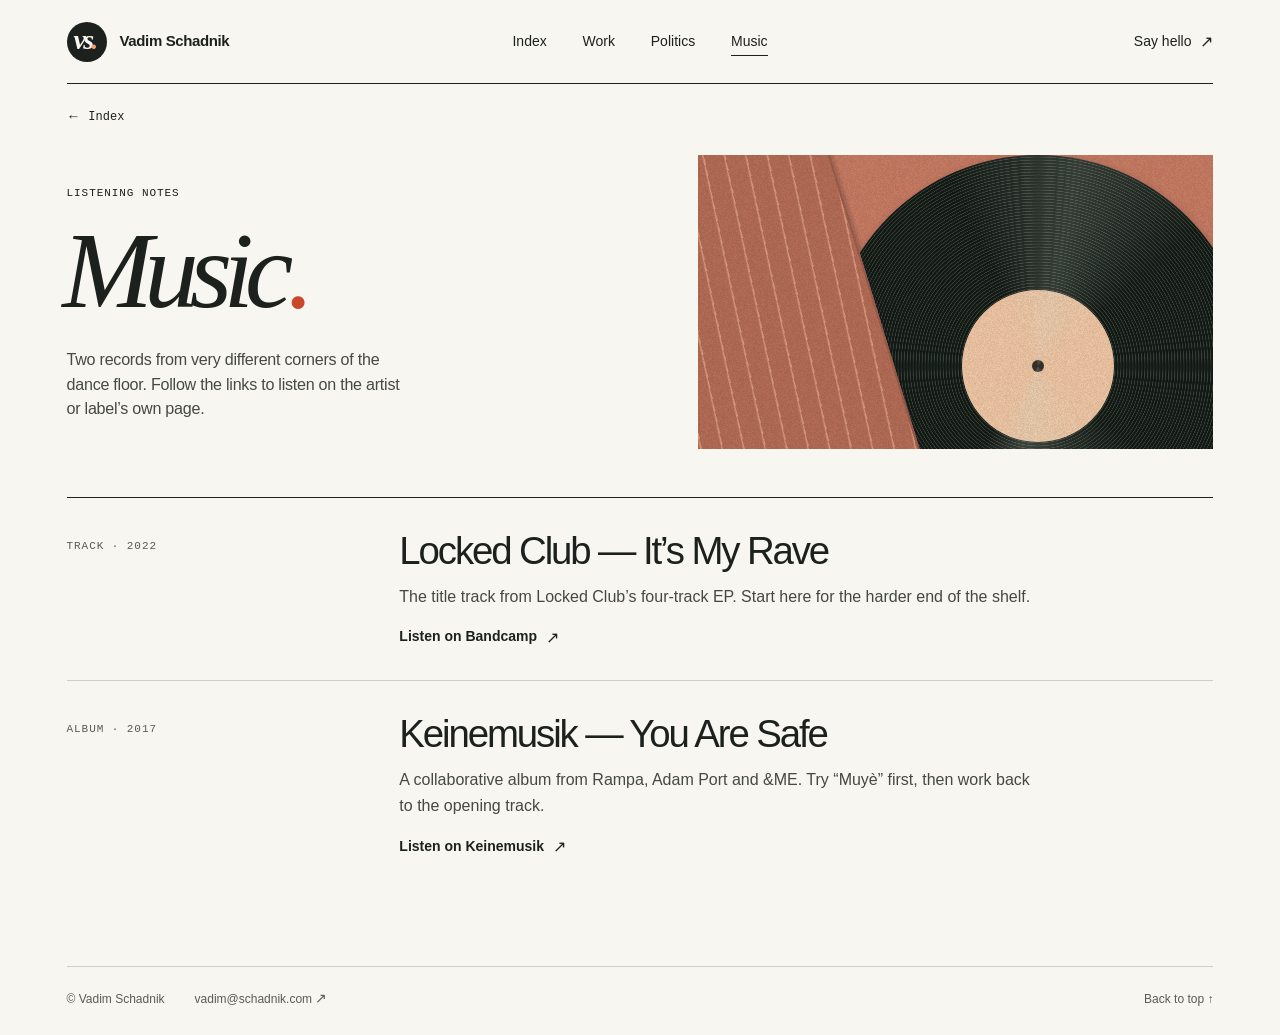
==== music/index.html @ 67c31ab4 "Build a personal index for work, politics and music" ====
<!doctype html>
<html lang="en"><head>
<meta charset="utf-8">
<meta name="viewport" content="width=device-width, initial-scale=1">
<title>Music — Vadim Schadnik</title>
<meta name="description" content="Records, club sounds and a few things worth listening to twice.">
<meta name="referrer" content="no-referrer">
<meta http-equiv="Content-Security-Policy" content="default-src 'none'; img-src 'self'; style-src 'self'; base-uri 'none'; form-action 'none'; object-src 'none'">
<meta name="theme-color" content="#f6f5f0">
<meta property="og:title" content="Music — Vadim Schadnik">
<meta property="og:description" content="Records, club sounds and a few things worth listening to twice.">
<meta property="og:type" content="website">
<link rel="icon" href="../assets/mark.png">
<link rel="stylesheet" href="../assets/site.css"></head>
<body id="top" class="page-music"><a class="skip" href="#main">Skip to content</a>
<div class="shell">
<header><a class="brand" href="../" aria-label="Vadim Schadnik, home"><span class="monogram" aria-hidden="true">vs<i>.</i></span><b>Vadim Schadnik</b></a>
<nav aria-label="Main navigation"><a href="../">Index</a><a href="../work/">Work</a><a href="../politics/">Politics</a><a href="../music/" aria-current="page">Music</a></nav><a class="contact-top" href="mailto:vadim@schadnik.com">Say hello <span class="arr" aria-hidden="true">↗</span></a></header>
<main id="main"><div class="crumb"><a href="../"><span class="arr" aria-hidden="true">←</span> Index</a></div>
<section class="topic-hero"><div><div class="eyebrow">Listening notes</div>
<h1>Music<i class="stop">.</i></h1>
<p>Two records from very different corners of the dance floor. Follow the links to listen on the artist or label’s own page.</p></div><div class="art art-music" aria-hidden="true"><div class="record"><div class="label"><i></i></div></div><div class="sleeve"></div></div></section>
<section class="stories" aria-label="Listening selections">
<article class="story"><div class="eyebrow">Track · 2022</div><div class="row-main">
<h2 class="story-title">Locked Club — It’s My Rave</h2>
<p>The title track from Locked Club’s four-track EP. Start here for the harder end of the shelf.</p><a class="text-link" href="https://lockedclub.bandcamp.com/track/it-s-my-rave">Listen on Bandcamp <span class="arr" aria-hidden="true">↗</span></a></div></article>
<article class="story"><div class="eyebrow">Album · 2017</div><div class="row-main">
<h2 class="story-title">Keinemusik — You Are Safe</h2>
<p>A collaborative album from Rampa, Adam Port and &ME. Try “Muyè” first, then work back to the opening track.</p><a class="text-link" href="https://keinemusik.com/releases/you-are-safe/">Listen on Keinemusik <span class="arr" aria-hidden="true">↗</span></a></div></article></section></main>
<footer><span>© Vadim Schadnik</span><a href="mailto:vadim@schadnik.com">vadim@schadnik.com <span class="arr" aria-hidden="true">↗</span></a><a href="#top">Back to top ↑</a></footer></div></body></html>
---- assets/site.css ----
:root {
  color-scheme: light;
  --paper: #f7f6f1;
  --ink: #1d211e;
  --faint: #585c54;
  --line: #cfcec4;
  --accent: #c8482c;
  --serif: Georgia, "Times New Roman", serif;
  --sans: "Helvetica Neue", Helvetica, Arial, sans-serif;
  --mono: "SFMono-Regular", Consolas, "Liberation Mono", monospace;
}
* { box-sizing: border-box; }
html { scroll-behavior: smooth; scroll-padding-top: 20px; }
body { margin: 0; background: var(--paper); color: var(--ink); font: 16px/1.5 var(--sans); }
::selection { color: #fff; background: #924334; }
a { color: inherit; text-decoration: none; }
a:focus-visible, summary:focus-visible { outline: 3px solid #a93c20; outline-offset: 5px; }
.shell { width: min(1384px, 100%); padding-inline: clamp(24px, 5.2vw, 78px); margin-inline: auto; }
header { min-height: 84px; border-bottom: 1px solid var(--ink); display: grid; align-items: center; grid-template-columns: 1fr auto 1fr; gap: 20px; }
.brand { display: inline-flex; gap: 13px; align-items: center; justify-self: start; white-space: nowrap; }
.brand b { font-size: 15px; font-weight: 600; letter-spacing: -.025em; }
.monogram { display: inline-flex; align-items: baseline; justify-content: center; width: 40px; height: 40px; border-radius: 50%; background: var(--ink); color: var(--paper); font: bold italic 28px/36px var(--serif); letter-spacing: -.1em; padding-right: 4px; }
.monogram i { color: #ff9a70; }
nav { display: flex; align-items: center; gap: clamp(18px, 2.8vw, 44px); font-size: 14px; }
nav a { position: relative; padding-block: 7px; }
nav a::after { position: absolute; content: ""; height: 1px; background: currentColor; left: 0; right: 0; bottom: 3px; transform: scaleX(0); transform-origin: left; transition: transform .18s ease; }
nav a:hover::after, nav a[aria-current]::after { transform: scaleX(1); }
.contact-top { justify-self: end; display: inline-flex; gap: 9px; align-items: center; font-size: 14px; }
.arr { display: inline-block; font: 1.15em/1 Arial, sans-serif; transition: transform .22s ease; }
.contact-top:hover .arr, .text-link:hover .arr { transform: translate(2px, -2px); }
.skip { position: absolute; top: 8px; left: 8px; transform: translateY(-155%); z-index: 20; padding: 8px 14px; background: var(--ink); color: white; }
.skip:focus { transform: none; }
.hero { display: grid; grid-template-columns: 1fr 1.1fr; gap: clamp(35px, 6vw, 92px); align-items: center; padding: clamp(42px, 5.2vw, 80px) 0 clamp(38px, 5vw, 77px); }
.eyebrow, figcaption, .entry-meta { font: 11px/1.5 var(--mono); letter-spacing: .085em; text-transform: uppercase; }
.location { display: flex; gap: 9px; align-items: center; }
.location span { width: 7px; height: 7px; border-radius: 50%; background: var(--accent); }
h1, h2, h3, p, figure { margin: 0; }
.hero h1 { font-family: var(--sans); font-size: clamp(78px, 8.6vw, 128px); line-height: .87; letter-spacing: -.085em; font-weight: 500; margin: 27px 0 24px -.047em; }
.hero h1 em { font: italic 1.04em/.91 var(--serif); letter-spacing: -.085em; }
.stop, .index-head h2 span { color: var(--accent); font-style: normal; }
.hero-copy > p, .topic-hero > div > p { max-width: 39ch; font-size: clamp(16px, 1.26vw, 19px); line-height: 1.5; letter-spacing: -.016em; color: #464a43; }
.button { display: inline-flex; gap: 20px; align-items: center; padding: 12px 19px; margin-top: 23px; border-radius: 50px; background: var(--ink); color: white; font-size: 13px; font-weight: 500; }
.button:hover { background: #3a4039; }
.button:hover .arr { transform: translateY(3px); }
.rail { margin: 0; min-width: 0; }
.rail picture { display: block; position: relative; background: #c0bdb4; }
.rail img { display: block; width: 100%; aspect-ratio: 1.475; height: auto; object-fit: cover; }
figcaption { display: flex; align-items: center; gap: 8px; color: var(--faint); font-size: 9px; margin-top: 10px; }
.fig-end { margin-left: auto; }
.crop-mark { width: 9px; height: 9px; border: 1px solid currentColor; background: linear-gradient(135deg, transparent 46%, currentColor 47% 54%, transparent 55%); }
.index-section { border-top: 1px solid var(--ink); padding-top: 21px; }
.index-head { margin-bottom: 22px; }
.index-head h2 { font-size: clamp(35px, 3.3vw, 48px); line-height: 1.12; font-weight: 500; letter-spacing: -.07em; }
.entries { display: grid; grid-template-columns: repeat(3, minmax(0, 1fr)); gap: clamp(15px, 2.1vw, 32px); }
.entry { display: block; min-width: 0; }
.entry-meta { color: var(--faint); margin-top: 15px; font-size: 10px; }
.entry-title { display: flex; align-items: center; justify-content: space-between; margin: 3px 0 0; font-size: clamp(27px, 2.7vw, 40px); line-height: 1.2; letter-spacing: -.055em; }
.entry-title .arr { font-size: 24px; }
.entry:hover .entry-title .arr { transform: translateX(5px); }
.art { position: relative; overflow: hidden; isolation: isolate; aspect-ratio: 1.85; }
.art::after { content: ""; position: absolute; inset: 0; z-index: 8; pointer-events: none; opacity: .14; background-image: url("grain.png"); mix-blend-mode: multiply; }
.art-work { background: #a9b5a0; }
.grid-sheet { position: absolute; inset: 0; background: repeating-linear-gradient(0deg, transparent 0 15px, #36473530 15px 16px),repeating-linear-gradient(90deg, transparent 0 15px, #36473530 15px 16px); }
.iso { position: absolute; inset: 0; }
.left-face { clip-path: polygon(27% 44%,50% 24%,50% 93%,27% 72%); background: repeating-linear-gradient(0deg,#2c3b2e 0 2px,transparent 2px 6px),#667d64; }
.right-face { clip-path: polygon(50% 53%,75% 31%,75% 71%,50% 93%); background: repeating-linear-gradient(90deg,#2f4032 0 2px,transparent 2px 6px),#91a18b; }
.top-face { clip-path: polygon(27% 44%,52% 22%,75% 31%,50% 53%); background: repeating-linear-gradient(155deg,#334737 0 1px,transparent 1px 5px),#bccaaf; }
.art-cross { position:absolute; width: 10px; height: 10px; top: 14%; right: 9%; background: linear-gradient(90deg,transparent 45%,#485b49 45% 55%,transparent 55%),linear-gradient(transparent 45%,#485b49 45% 55%,transparent 55%); }
.art-politics { background: #acbacc; }
.sheaf { position: absolute; width: 48%; height: 88%; left: 29%; top: 17%; border: 1px solid #37465988; background: #eae8de; transform: rotate(-15deg); box-shadow: 1px 2px 3px #34405238; }
.sheet-back { transform: translate(-11%,6%) rotate(-24deg); background: #737e8b; }
.sheet-mid { transform: translate(-4%,3%) rotate(-19deg); background: #c9c8bd; }
.sheet-front { background: #f3efe3; }
.sheet-front i,.sheet-front b,.sheet-front em,.sheet-front small { position: absolute; left: 10%; right: 10%; }
.sheet-front i { top: 13%; height: 4%; background: #293d51; }
.sheet-front b { top: 23%; height: 17%; background: repeating-linear-gradient(0deg,#35495a 0 2px,transparent 2px 4px); }
.sheet-front em { top: 47%; width: 34%; height: 35%; background: #78889a; }
.sheet-front small { top: 47%; left: 49%; height: 34%; background:repeating-linear-gradient(0deg,#54616c 0 1px,transparent 1px 4px); }
.art-music { background: #c77b63; }
.record { position:absolute; width: 82%; aspect-ratio: 1; border-radius: 50%; top: 0%; left: 25%; background: repeating-radial-gradient(circle,#111915 0px 1.4px,#394139 1.7px 2.15px,#182019 2.4px 3px); box-shadow: 1px 4px 8px #2b261b66; }
.record::after { content:""; position:absolute; inset:0; border-radius:50%; background: conic-gradient(from -25deg,transparent 0deg,#d9e2d12e 36deg,transparent 74deg,transparent 155deg,#dae2ce38 215deg,transparent 240deg); }
.label { position:absolute; inset:32%; border-radius:50%; background:#efc6a4; display:grid; place-items:center; }
.label i { border-radius:50%; width:8%; height:8%; background:#34312b; }
.sleeve { position:absolute; left:-21%; top:-25%; width:55%; height:160%; transform: rotate(-17deg); border-right: 2px solid #9a5d4c; background: repeating-linear-gradient(95deg,transparent 0 19px,#dc9b7f 20px 21px),#b46c56; box-shadow: 3px 1px 3px #2223; }
footer { margin-top: clamp(40px,6vw,88px); border-top: 1px solid var(--line); padding: 23px 0 27px; display:flex; flex-wrap:wrap; align-items:center; gap:16px 30px; color:var(--faint); font-size:12px; }
footer a:last-child { margin-left:auto; }
footer a:hover,.text-link:hover,.crumb a:hover { text-decoration:underline; text-underline-offset:4px; }
.crumb { margin: 26px 0 18px; font: 12px var(--mono); }
.crumb a { display:inline-flex; gap:8px; align-items:center; }
.topic-hero { display:grid; grid-template-columns:1fr .95fr; align-items:center; gap:clamp(35px,7vw,110px); padding: 12px 0 48px; }
.topic-hero h1 { font: italic clamp(68px,8.5vw,122px)/1.07 var(--serif); letter-spacing:-.08em; margin: 12px 0 18px -.04em; }
.topic-hero .art { aspect-ratio:1.75; }
.stories, .essay { border-top: 1px solid var(--ink); }
.story,.essay { display:grid; grid-template-columns: minmax(160px,.55fr) 1.45fr; gap:24px; padding:32px 0; }
.story + .story { border-top:1px solid var(--line); }
.story .eyebrow,.essay .eyebrow { margin-top:8px; color:var(--faint); }
.row-main,.essay article { max-width:72ch; }
.story .story-title,.essay h2 { font-weight:500; line-height:1.08; letter-spacing:-.055em; font-size:clamp(27px,3vw,45px); margin-bottom:12px; }
.story p { color:#454940; line-height:1.65; }
.essay article p { font: clamp(18px,1.65vw,23px)/1.56 var(--serif); margin:18px 0; }
details,.text-link { margin-top:16px; }
summary,.text-link { display:inline-flex; align-items:center; gap:9px; font-size:14px; font-weight:600; cursor:pointer; }
summary { list-style:none; }
summary::-webkit-details-marker { display:none; }
summary span::after { content:"+"; display:inline-block; }
details[open] summary span::after { content:"−"; }
.expanded { border-left:2px solid #a9b5a0; padding-left:14px; margin-top:12px; }
@media (max-width: 800px) {
  header { gap:12px; min-height:72px; }
  .hero { gap:26px; grid-template-columns:1fr 1fr; }
  .hero h1 { font-size:clamp(66px,9vw,85px); }
  .hero-copy > p { font-size:16px; }
  .rail img { aspect-ratio:1.12; }
}
@media (max-width: 630px) {
  .shell { padding-inline:21px; }
  header { grid-template-columns:1fr auto; padding:14px 0 9px; gap:8px 12px; }
  .monogram { width:34px; height:34px; font-size:24px; line-height:31px; }
  nav { grid-row:2; grid-column:1/-1; justify-content:space-between; gap:15px; }
  .contact-top { grid-column:2; grid-row:1; font-size:13px; }
  .hero,.topic-hero { grid-template-columns:1fr; gap:25px; padding:34px 0 28px; }
  .hero h1 { font-size:clamp(74px,17vw,100px); margin:19px 0 17px; }
  .hero-copy > p,.topic-hero > div > p { max-width:39ch; }
  .button { margin-top:17px; padding:11px 17px; }
  .rail img { aspect-ratio:1.75; }
  .entries { grid-template-columns:1fr; gap:23px; }
  .art { aspect-ratio:2.1; }
  .index-head { margin-bottom:15px; }
  .entry-meta { margin-top:9px; }
  .entry-title { font-size:31px; }
  footer { gap:9px 18px; }
  footer a:last-child { margin-left:0; }
  .crumb { margin:18px 0 0; }
  .topic-hero { padding-top:25px; }
  .topic-hero h1 { margin-top:6px; }
  .topic-hero .art { aspect-ratio:2.1; }
  .story,.essay { grid-template-columns:1fr; gap:12px; padding:22px 0; }
  .story .eyebrow,.essay .eyebrow { margin:0; }
}
@media (prefers-reduced-motion: reduce) {
  html { scroll-behavior:auto; }
  *, *::before, *::after { transition:none !important; }
}
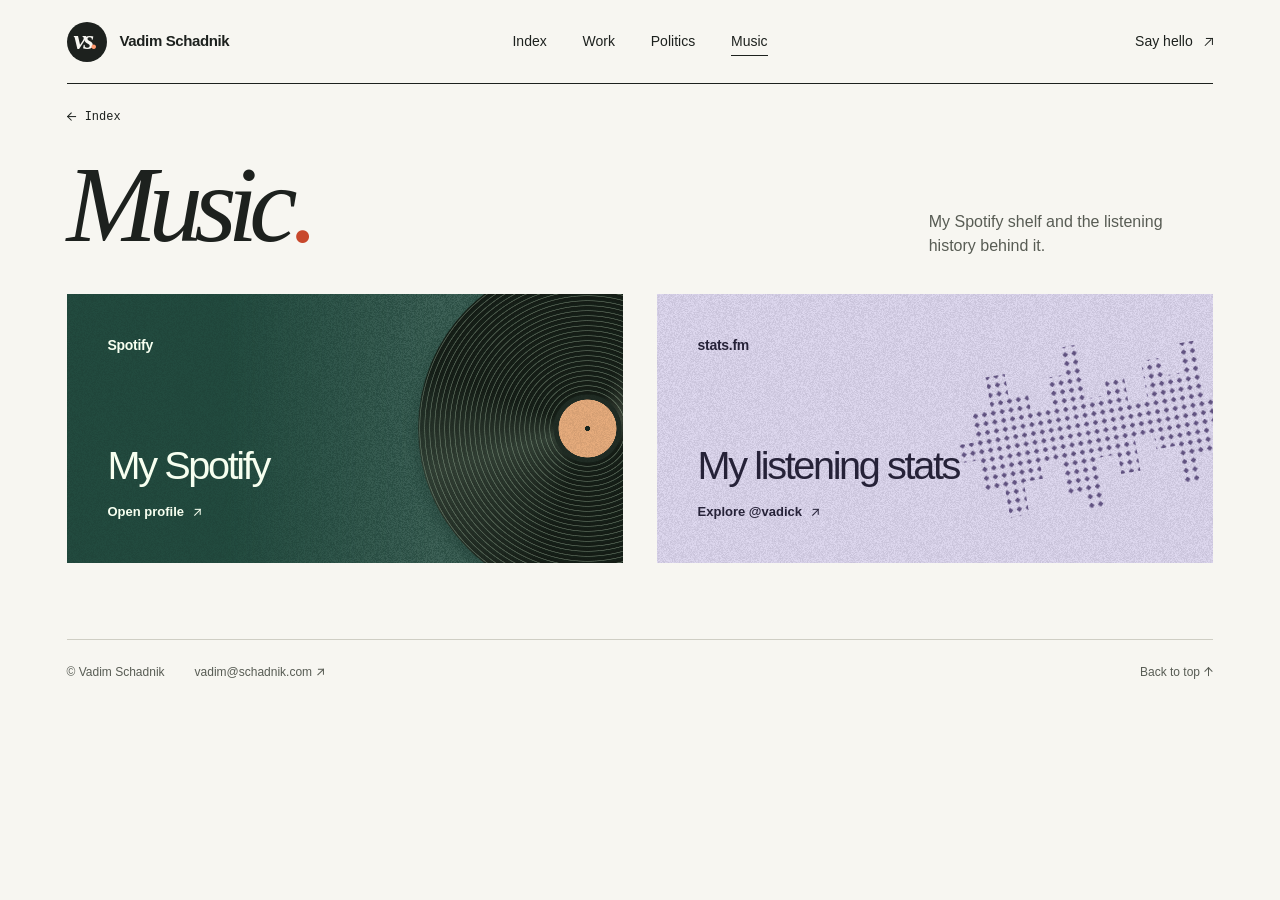
==== commit 952abfa5: "Feature the Berlin train, election-night video and personal profiles" ====
--- a/music/index.html
+++ b/music/index.html
@@ -3,28 +3,29 @@
 <meta charset="utf-8">
 <meta name="viewport" content="width=device-width, initial-scale=1">
 <title>Music — Vadim Schadnik</title>
-<meta name="description" content="Records, club sounds and a few things worth listening to twice.">
+<meta name="description" content="Vadim’s Spotify and stats.fm profiles.">
 <meta name="referrer" content="no-referrer">
 <meta http-equiv="Content-Security-Policy" content="default-src 'none'; img-src 'self'; style-src 'self'; base-uri 'none'; form-action 'none'; object-src 'none'">
 <meta name="theme-color" content="#f6f5f0">
 <meta property="og:title" content="Music — Vadim Schadnik">
-<meta property="og:description" content="Records, club sounds and a few things worth listening to twice.">
+<meta property="og:description" content="Vadim’s Spotify and stats.fm profiles.">
 <meta property="og:type" content="website">
 <link rel="icon" href="../assets/mark.png">
 <link rel="stylesheet" href="../assets/site.css"></head>
 <body id="top" class="page-music"><a class="skip" href="#main">Skip to content</a>
 <div class="shell">
 <header><a class="brand" href="../" aria-label="Vadim Schadnik, home"><span class="monogram" aria-hidden="true">vs<i>.</i></span><b>Vadim Schadnik</b></a>
-<nav aria-label="Main navigation"><a href="../">Index</a><a href="../work/">Work</a><a href="../politics/">Politics</a><a href="../music/" aria-current="page">Music</a></nav><a class="contact-top" href="mailto:vadim@schadnik.com">Say hello <span class="arr" aria-hidden="true">↗</span></a></header>
-<main id="main"><div class="crumb"><a href="../"><span class="arr" aria-hidden="true">←</span> Index</a></div>
-<section class="topic-hero"><div><div class="eyebrow">Listening notes</div>
-<h1>Music<i class="stop">.</i></h1>
-<p>Two records from very different corners of the dance floor. Follow the links to listen on the artist or label’s own page.</p></div><div class="art art-music" aria-hidden="true"><div class="record"><div class="label"><i></i></div></div><div class="sleeve"></div></div></section>
-<section class="stories" aria-label="Listening selections">
-<article class="story"><div class="eyebrow">Track · 2022</div><div class="row-main">
-<h2 class="story-title">Locked Club — It’s My Rave</h2>
-<p>The title track from Locked Club’s four-track EP. Start here for the harder end of the shelf.</p><a class="text-link" href="https://lockedclub.bandcamp.com/track/it-s-my-rave">Listen on Bandcamp <span class="arr" aria-hidden="true">↗</span></a></div></article>
-<article class="story"><div class="eyebrow">Album · 2017</div><div class="row-main">
-<h2 class="story-title">Keinemusik — You Are Safe</h2>
-<p>A collaborative album from Rampa, Adam Port and &ME. Try “Muyè” first, then work back to the opening track.</p><a class="text-link" href="https://keinemusik.com/releases/you-are-safe/">Listen on Keinemusik <span class="arr" aria-hidden="true">↗</span></a></div></article></section></main>
-<footer><span>© Vadim Schadnik</span><a href="mailto:vadim@schadnik.com">vadim@schadnik.com <span class="arr" aria-hidden="true">↗</span></a><a href="#top">Back to top ↑</a></footer></div></body></html>+<nav aria-label="Main navigation"><a href="../">Index</a><a href="../work/">Work</a><a href="../politics/">Politics</a><a href="../music/" aria-current="page">Music</a></nav><a class="contact-top" href="mailto:vadim@schadnik.com">Say hello <span class="arr arrow-ne" aria-hidden="true"></span></a></header>
+<main id="main">
+<div class="crumb"><a href="../"><span class="arr arrow-west" aria-hidden="true"></span> Index</a></div><div class="section-intro"><h1>Music<i class="stop">.</i></h1><p>My Spotify shelf and the listening history behind it.</p></div><section class="profile-pair" aria-label="My music profiles">
+<a class="profile profile-spotify" href="https://open.spotify.com/user/kawa777aue">
+  <span class="profile-art" aria-hidden="true"><i class="pressing"></i><i class="sleeve-strip"></i></span>
+  <span class="profile-info"><span class="profile-service">Spotify</span><strong>My Spotify</strong><span class="profile-action">Open profile <span class="arr arrow-ne" aria-hidden="true"></span></span></span>
+</a>
+<a class="profile profile-statsfm" href="https://stats.fm/vadick">
+  <span class="profile-art" aria-hidden="true"><i class="meter"></i></span>
+  <span class="profile-info"><span class="profile-service">stats.fm</span><strong>My listening stats</strong><span class="profile-action">Explore @vadick <span class="arr arrow-ne" aria-hidden="true"></span></span></span>
+</a>
+</section>
+</main>
+<footer><span>© Vadim Schadnik</span><a href="mailto:vadim@schadnik.com">vadim@schadnik.com <span class="arr arrow-ne" aria-hidden="true"></span></a><a href="#top">Back to top <span class="arr arrow-up" aria-hidden="true"></span></a></footer></div></body></html>
--- a/assets/site.css
+++ b/assets/site.css
@@ -26,28 +26,33 @@
 nav a::after { position: absolute; content: ""; height: 1px; background: currentColor; left: 0; right: 0; bottom: 3px; transform: scaleX(0); transform-origin: left; transition: transform .18s ease; }
 nav a:hover::after, nav a[aria-current]::after { transform: scaleX(1); }
 .contact-top { justify-self: end; display: inline-flex; gap: 9px; align-items: center; font-size: 14px; }
-.arr { display: inline-block; font: 1.15em/1 Arial, sans-serif; transition: transform .22s ease; }
+.arr { display: inline-block; width: .84em; height: .84em; position: relative; vertical-align: -.04em; transition: transform .22s ease; }
+.arr::before, .arr::after { content: ""; position: absolute; }
+.arr::before { width: 78%; left: 9%; top: 50%; border-top: 1.5px solid currentColor; }
+.arr::after { width: 47%; height: 47%; right: 12%; top: 50%; border-top: 1.5px solid currentColor; border-right: 1.5px solid currentColor; transform: translateY(-45%) rotate(45deg); }
+.arrow-ne { rotate: -45deg; }
+.arrow-west { rotate: 180deg; }
+.arrow-up { rotate: -90deg; }
 .contact-top:hover .arr, .text-link:hover .arr { transform: translate(2px, -2px); }
 .skip { position: absolute; top: 8px; left: 8px; transform: translateY(-155%); z-index: 20; padding: 8px 14px; background: var(--ink); color: white; }
 .skip:focus { transform: none; }
-.hero { display: grid; grid-template-columns: 1fr 1.1fr; gap: clamp(35px, 6vw, 92px); align-items: center; padding: clamp(42px, 5.2vw, 80px) 0 clamp(38px, 5vw, 77px); }
-.eyebrow, figcaption, .entry-meta { font: 11px/1.5 var(--mono); letter-spacing: .085em; text-transform: uppercase; }
-.location { display: flex; gap: 9px; align-items: center; }
-.location span { width: 7px; height: 7px; border-radius: 50%; background: var(--accent); }
+
+.eyebrow, .entry-meta { font: 11px/1.5 var(--mono); letter-spacing: .085em; text-transform: uppercase; }
+
+
 h1, h2, h3, p, figure { margin: 0; }
-.hero h1 { font-family: var(--sans); font-size: clamp(78px, 8.6vw, 128px); line-height: .87; letter-spacing: -.085em; font-weight: 500; margin: 27px 0 24px -.047em; }
-.hero h1 em { font: italic 1.04em/.91 var(--serif); letter-spacing: -.085em; }
+
+
 .stop, .index-head h2 span { color: var(--accent); font-style: normal; }
-.hero-copy > p, .topic-hero > div > p { max-width: 39ch; font-size: clamp(16px, 1.26vw, 19px); line-height: 1.5; letter-spacing: -.016em; color: #464a43; }
-.button { display: inline-flex; gap: 20px; align-items: center; padding: 12px 19px; margin-top: 23px; border-radius: 50px; background: var(--ink); color: white; font-size: 13px; font-weight: 500; }
-.button:hover { background: #3a4039; }
-.button:hover .arr { transform: translateY(3px); }
-.rail { margin: 0; min-width: 0; }
-.rail picture { display: block; position: relative; background: #c0bdb4; }
-.rail img { display: block; width: 100%; aspect-ratio: 1.475; height: auto; object-fit: cover; }
-figcaption { display: flex; align-items: center; gap: 8px; color: var(--faint); font-size: 9px; margin-top: 10px; }
-.fig-end { margin-left: auto; }
-.crop-mark { width: 9px; height: 9px; border: 1px solid currentColor; background: linear-gradient(135deg, transparent 46%, currentColor 47% 54%, transparent 55%); }
+.topic-hero > div > p { max-width: 39ch; font-size: clamp(16px, 1.26vw, 19px); line-height: 1.5; letter-spacing: -.016em; color: #464a43; }
+
+
+
+
+
+
+
+
 .index-section { border-top: 1px solid var(--ink); padding-top: 21px; }
 .index-head { margin-bottom: 22px; }
 .index-head h2 { font-size: clamp(35px, 3.3vw, 48px); line-height: 1.12; font-weight: 500; letter-spacing: -.07em; }
@@ -107,10 +112,10 @@
 .expanded { border-left:2px solid #a9b5a0; padding-left:14px; margin-top:12px; }
 @media (max-width: 800px) {
   header { gap:12px; min-height:72px; }
-  .hero { gap:26px; grid-template-columns:1fr 1fr; }
-  .hero h1 { font-size:clamp(66px,9vw,85px); }
-  .hero-copy > p { font-size:16px; }
-  .rail img { aspect-ratio:1.12; }
+
+
+
+
 }
 @media (max-width: 630px) {
   .shell { padding-inline:21px; }
@@ -118,11 +123,11 @@
   .monogram { width:34px; height:34px; font-size:24px; line-height:31px; }
   nav { grid-row:2; grid-column:1/-1; justify-content:space-between; gap:15px; }
   .contact-top { grid-column:2; grid-row:1; font-size:13px; }
-  .hero,.topic-hero { grid-template-columns:1fr; gap:25px; padding:34px 0 28px; }
-  .hero h1 { font-size:clamp(74px,17vw,100px); margin:19px 0 17px; }
-  .hero-copy > p,.topic-hero > div > p { max-width:39ch; }
-  .button { margin-top:17px; padding:11px 17px; }
-  .rail img { aspect-ratio:1.75; }
+  .topic-hero { grid-template-columns:1fr; gap:25px; padding:34px 0 28px; }
+
+  .topic-hero > div > p { max-width:39ch; }
+
+
   .entries { grid-template-columns:1fr; gap:23px; }
   .art { aspect-ratio:2.1; }
   .index-head { margin-bottom:15px; }
@@ -141,3 +146,99 @@
   html { scroll-behavior:auto; }
   *, *::before, *::after { transition:none !important; }
 }
+
+/* The station photograph and the masthead share one full-width frame. */
+.cover {
+  display: grid;
+  align-items: end;
+  position: relative;
+  isolation: isolate;
+  overflow: hidden;
+  height: clamp(360px, 42vw, 580px);
+  margin-top: clamp(16px, 2.2vw, 32px);
+  color: #fffdf5;
+  background: #30322f;
+}
+.cover img, .cover::after { position: absolute; inset: 0; width: 100%; height: 100%; }
+.cover img { z-index: -2; object-fit: cover; object-position: 52% 43%; }
+.cover::after { content: ""; z-index: -1; background: linear-gradient(0deg,#121511ba, #16191515 53%, transparent 76%); }
+.cover h1 { padding: .23em .28em .14em; color: rgb(255 254 246 / 94%); font: 500 clamp(68px, 9.8vw, 146px)/1.08 var(--sans); letter-spacing: -.08em; }
+.cover h1 em { font: italic 1.03em/1 var(--serif); letter-spacing: -.08em; }
+.cover h1 i { font-style: normal; color: #ff9070; }
+.cover-intro { display: flex; justify-content: space-between; align-items: center; gap: 20px; padding: 21px 0 28px; }
+.cover-intro p { max-width: 62ch; font-size: clamp(16px, 1.3vw, 20px); letter-spacing: -.023em; }
+.highlight-link, .film-credit a { display: inline-flex; gap: 9px; align-items: center; font-weight: 600; font-size: 13px; }
+.highlight-link { white-space: nowrap; border-bottom: 1px solid var(--ink); padding-block: 4px; }
+.highlight-link:hover .arr, .profile:hover .arr { transform: translate(2px, -2px); }
+.section-intro { display: flex; justify-content: space-between; align-items: end; gap: 24px; padding: 0 0 28px; }
+.section-intro h1 { font: italic clamp(68px, 8.5vw, 122px)/1.12 var(--serif); letter-spacing: -.08em; }
+.section-intro p { max-width: 32ch; color: var(--faint); padding-bottom: 8px; }
+.profile-pair { display: grid; grid-template-columns: repeat(2, minmax(0, 1fr)); gap: clamp(16px, 2.6vw, 40px); }
+.profile { position: relative; display: block; min-width: 0; isolation: isolate; overflow: hidden; }
+.profile-info { display: flex; flex-direction: column; align-items: start; padding: clamp(22px, 3.2vw, 42px); position: relative; min-height: clamp(228px, 21vw, 320px); }
+.profile-service { font: 600 14px/1.5 var(--sans); letter-spacing: -.02em; }
+.profile-info strong { max-width: 63%; margin-block: auto 16px; font: 500 clamp(28px, 3.1vw, 46px)/1.06 var(--sans); letter-spacing: -.06em; }
+.profile-action { display: inline-flex; align-items: center; gap: 8px; font-size: 13px; font-weight: 600; }
+.profile-art { z-index: -1; position: absolute; inset: 0; overflow: hidden; }
+.profile-art::after { content: ""; position: absolute; inset: 0; opacity: .14; background: url("grain.png"); mix-blend-mode: multiply; }
+.profile-art > i { position: absolute; pointer-events: none; }
+.film-poster:focus-visible { outline-offset: -5px; }
+.profile:hover .profile-action, .film-credit a:hover { text-decoration: underline; text-underline-offset: 4px; }
+.profile-spotify { color: #f7fff0; background: #224b3f; }
+.pressing {
+  right: -24%; top: -13%; height: 126%; aspect-ratio: 1; border-radius: 50%;
+  background: radial-gradient(circle,#17251e 1%,#e8ad7d 1.2% 12%,#202c24 12.2% 14%,transparent 14.3%),
+              conic-gradient(from 25deg,transparent,#e4efce33 50deg,transparent 95deg 175deg,#91af973b 230deg,transparent 265deg),
+              repeating-radial-gradient(circle,#151d16 0 2px,#4a584a 2.5px 3px,#152018 3.5px 5px);
+  box-shadow: -5px 6px 12px #112c2440;
+}
+.sleeve-strip { left: 0; bottom: 0; right: 33%; height: 100%; background: linear-gradient(90deg, #224b3f 42%, #224b3f00); }
+.profile-statsfm { background: #dad3ee; color: #262238; }
+.meter {
+  right: -4%; top: 16%; width: 50%; height: 68%; transform: rotate(-10deg);
+  background: radial-gradient(circle, #655686 32%, transparent 37%) 0 0/9px 9px;
+  clip-path: polygon(0 46%,7% 46%,7% 30%,14% 30%,14% 12%,21% 12%,21% 24%,28% 24%,28% 34%,35% 34%,35% 18%,42% 18%,42% 3%,49% 3%,49% 33%,56% 33%,56% 24%,63% 24%,63% 40%,70% 40%,70% 18%,77% 18%,77% 28%,84% 28%,84% 12%,91% 12%,91% 44%,100% 44%,100% 60%,91% 60%,91% 73%,84% 73%,84% 88%,77% 88%,77% 67%,70% 67%,70% 58%,63% 58%,63% 77%,56% 77%,56% 66%,49% 66%,49% 94%,42% 94%,42% 83%,35% 83%,35% 64%,28% 64%,28% 72%,21% 72%,21% 90%,14% 90%,14% 74%,7% 74%,7% 56%,0 56%);
+}
+.profile-linkedin { background: #d3e2e8; color: #172f3b; }
+.business-card { width: 42%; aspect-ratio: 1.58; left: 66%; top: 17%; transform: rotate(-16deg); border: 1px solid #7998a8; background: #afc7d1; }
+.business-card.front { margin: 8% 0 0 -7%; padding-left: 6%; display: flex; align-items: center; font: italic bold clamp(35px, 5vw, 76px)/1 var(--serif); letter-spacing: -.11em; color: #2a4351; box-shadow: 0 4px 8px #2c435129; background: #eef0e7; }
+.film { border-top: 1px solid var(--ink); padding-top: 14px; scroll-margin-top: 16px; }
+.film-stage { position: relative; aspect-ratio: 16/9; overflow: hidden; background: #202630; }
+.film-stage iframe, .film-poster { width: 100%; height: 100%; display: block; border: 0; }
+.film-poster { position: relative; isolation: isolate; overflow: hidden; background: linear-gradient(125deg,#22293b,#25354d 62%,#233246); color: #f5efe5; }
+.film-poster::before { content: ""; position: absolute; inset: -10%; z-index: -1; background: repeating-radial-gradient(ellipse at 91% 22%, transparent 0 8px, #b0bec837 8px 9px, transparent 9px 18px); transform: rotate(-6deg); }
+.poster-top { position: absolute; top: 9%; left: 5.5%; right: 5.5%; display: flex; align-items: center; gap: 15px; font: 12px/1 var(--mono); letter-spacing: .12em; text-transform: uppercase; }
+.poster-top i { flex: 1; height: 1px; background: #d5dad366; }
+.poster-name { position: absolute; left: 5.1%; top: 50%; transform: translateY(-53%); font: italic clamp(93px,16vw,238px)/1 var(--serif); letter-spacing: -.075em; }
+.play-chip { position: absolute; bottom: 8%; left: 5.5%; display: inline-flex; gap: 9px; align-items: center; padding: 11px 17px; border-radius: 40px; background: #f3a185; color: #27231f; font: 600 14px/1.3 var(--sans); }
+.play-chip i { border-left: 8px solid currentColor; border-top: 5px solid transparent; border-bottom: 5px solid transparent; }
+.film-poster:hover .play-chip { background: #ffc0a8; }
+.film-credit { display: flex; align-items: flex-start; justify-content: space-between; gap: 20px; padding: 18px 0; }
+.film-credit h2 { font: 500 clamp(23px, 2.7vw, 40px)/1.13 var(--sans); letter-spacing: -.045em; max-width: 34ch; text-wrap: balance; }
+.film-credit a { flex-shrink: 0; margin-top: 4px; }
+.substack-row { padding: 12px 0 34px; }
+.profile-substack { background: #efc5a5; color: #422b22; }
+.profile-substack .profile-info { min-height: 200px; }
+.paper-leaf { width: 36%; height: 135%; top: -10%; right: 1%; transform: rotate(-13deg); background: repeating-linear-gradient(0deg,#f6e8d8 0 6px,#b56c572b 7px 8px),#f6e8d8; box-shadow: -6px 6px #b7856999; }
+.paper-type { top: 50%; right: 8%; transform: translateY(-49%) rotate(-13deg); font: italic clamp(70px,12vw,165px)/1 var(--serif); color: #884e39; letter-spacing: -.1em; }
+@media (max-width: 760px) {
+  .cover-intro, .section-intro { align-items: flex-start; flex-direction: column; gap: 12px; }
+  .cover-intro p { max-width: 51ch; }
+  .section-intro > p { max-width: 49ch; padding: 0; }
+  .section-intro { gap: 6px; padding-block: 7px 23px; }
+  .profile-info { min-height: 220px; }
+}
+@media (max-width: 630px) {
+  .cover { height: clamp(345px, 86vw, 450px); }
+  .cover img { object-position: 53% 45%; }
+  .cover h1 { padding: 0 14px 14px; font-size: clamp(62px, 14.9vw, 94px); line-height: .96; }
+  .cover h1 em { display: inline-block; }
+  .cover-intro { padding: 15px 0 22px; }
+  .highlight-link { white-space: normal; }
+  .profile-pair { grid-template-columns: 1fr; }
+  .film-credit { flex-direction: column; gap: 8px; }
+  .poster-name { font-size: clamp(62px, 16.5vw, 102px); }
+  .poster-top { font-size: 9px; }
+  .play-chip { font-size: 12px; padding: 8px 13px; }
+  .profile-substack .profile-info { min-height: 184px; }
+}
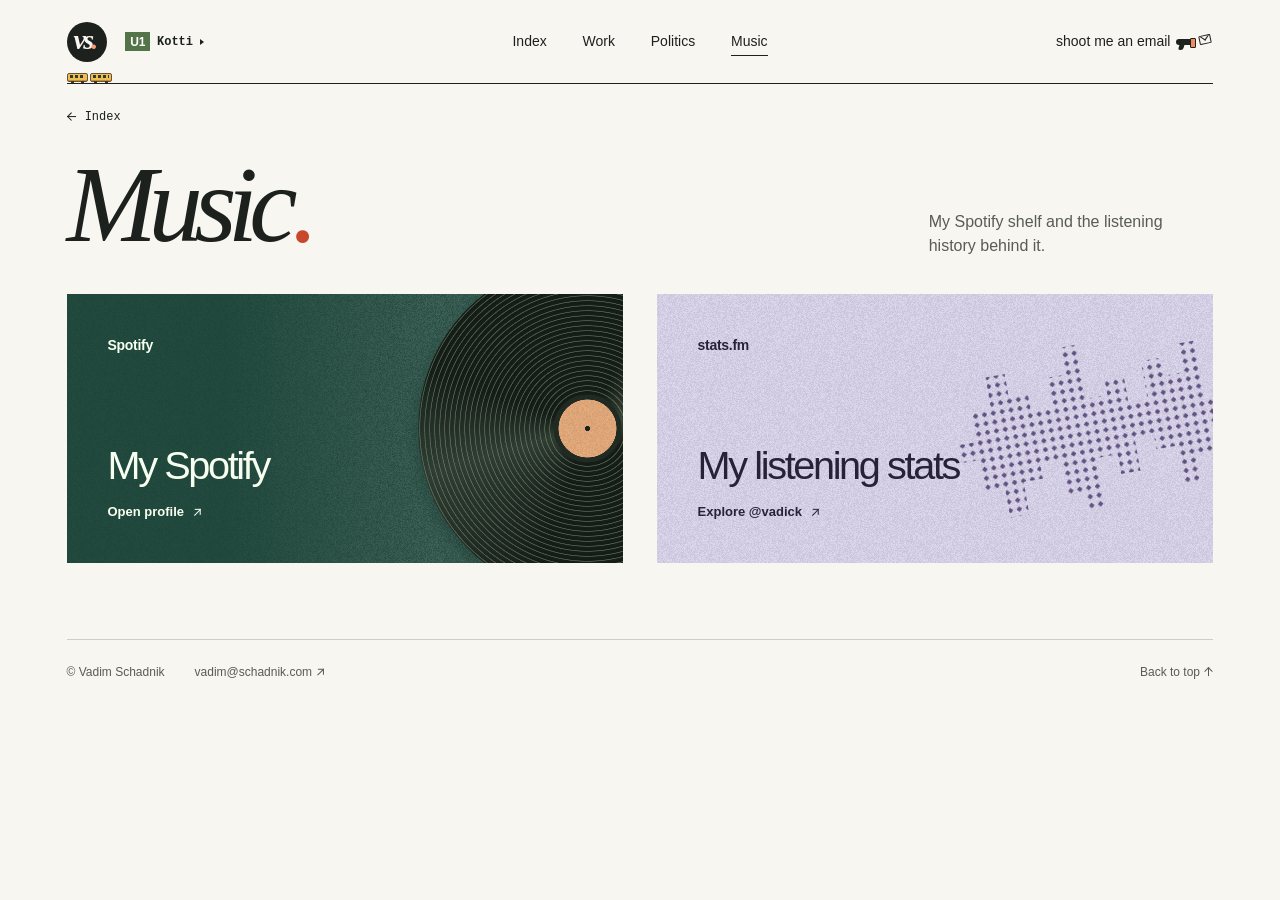
==== commit bbc22849: "Add the interactive Kreuzberg U1 header and simplify the homepage name" ====
--- a/music/index.html
+++ b/music/index.html
@@ -5,17 +5,25 @@
 <title>Music — Vadim Schadnik</title>
 <meta name="description" content="Vadim’s Spotify and stats.fm profiles.">
 <meta name="referrer" content="no-referrer">
-<meta http-equiv="Content-Security-Policy" content="default-src 'none'; img-src 'self'; style-src 'self'; base-uri 'none'; form-action 'none'; object-src 'none'">
+<meta http-equiv="Content-Security-Policy" content="default-src 'none'; img-src 'self'; style-src 'self'; base-uri 'none'; form-action 'none'; object-src 'none'; script-src 'self'">
 <meta name="theme-color" content="#f6f5f0">
 <meta property="og:title" content="Music — Vadim Schadnik">
 <meta property="og:description" content="Vadim’s Spotify and stats.fm profiles.">
 <meta property="og:type" content="website">
 <link rel="icon" href="../assets/mark.png">
-<link rel="stylesheet" href="../assets/site.css"></head>
+<link rel="stylesheet" href="../assets/site.css"><script src="../assets/station.js" defer></script>
+</head>
 <body id="top" class="page-music"><a class="skip" href="#main">Skip to content</a>
 <div class="shell">
-<header><a class="brand" href="../" aria-label="Vadim Schadnik, home"><span class="monogram" aria-hidden="true">vs<i>.</i></span><b>Vadim Schadnik</b></a>
-<nav aria-label="Main navigation"><a href="../">Index</a><a href="../work/">Work</a><a href="../politics/">Politics</a><a href="../music/" aria-current="page">Music</a></nav><a class="contact-top" href="mailto:vadim@schadnik.com">Say hello <span class="arr arrow-ne" aria-hidden="true"></span></a></header>
+<header><div class="brand-group"><a class="brand" href="../" aria-label="Vadim Schadnik, home"><span class="monogram" aria-hidden="true">vs<i>.</i></span></a>
+  <button class="station-switch" type="button" aria-label="Kottbusser Tor. Send the U1 to Görlitzer Bahnhof" title="Send the U1 to Görlitzer Bahnhof" hidden>
+    <span class="line-number" aria-hidden="true">U1</span>
+    <span class="station-name" aria-hidden="true">Kotti</span>
+    <span class="station-direction" aria-hidden="true"></span>
+  </button>
+</div>
+<nav aria-label="Main navigation"><a href="../">Index</a><a href="../work/">Work</a><a href="../politics/">Politics</a><a href="../music/" aria-current="page">Music</a></nav><a class="contact-top" href="mailto:vadim@schadnik.com">shoot me an email <span class="mail-animation" aria-hidden="true"><i class="mail-launcher"></i><i class="mail-envelope"></i></span></a>
+<div class="rail" aria-hidden="true"><div class="train"><i></i><i></i></div></div></header>
 <main id="main">
 <div class="crumb"><a href="../"><span class="arr arrow-west" aria-hidden="true"></span> Index</a></div><div class="section-intro"><h1>Music<i class="stop">.</i></h1><p>My Spotify shelf and the listening history behind it.</p></div><section class="profile-pair" aria-label="My music profiles">
 <a class="profile profile-spotify" href="https://open.spotify.com/user/kawa777aue">
--- a/assets/site.css
+++ b/assets/site.css
@@ -18,7 +18,6 @@
 .shell { width: min(1384px, 100%); padding-inline: clamp(24px, 5.2vw, 78px); margin-inline: auto; }
 header { min-height: 84px; border-bottom: 1px solid var(--ink); display: grid; align-items: center; grid-template-columns: 1fr auto 1fr; gap: 20px; }
 .brand { display: inline-flex; gap: 13px; align-items: center; justify-self: start; white-space: nowrap; }
-.brand b { font-size: 15px; font-weight: 600; letter-spacing: -.025em; }
 .monogram { display: inline-flex; align-items: baseline; justify-content: center; width: 40px; height: 40px; border-radius: 50%; background: var(--ink); color: var(--paper); font: bold italic 28px/36px var(--serif); letter-spacing: -.1em; padding-right: 4px; }
 .monogram i { color: #ff9a70; }
 nav { display: flex; align-items: center; gap: clamp(18px, 2.8vw, 44px); font-size: 14px; }
@@ -162,9 +161,7 @@
 .cover img, .cover::after { position: absolute; inset: 0; width: 100%; height: 100%; }
 .cover img { z-index: -2; object-fit: cover; object-position: 52% 43%; }
 .cover::after { content: ""; z-index: -1; background: linear-gradient(0deg,#121511ba, #16191515 53%, transparent 76%); }
-.cover h1 { padding: .23em .28em .14em; color: rgb(255 254 246 / 94%); font: 500 clamp(68px, 9.8vw, 146px)/1.08 var(--sans); letter-spacing: -.08em; }
-.cover h1 em { font: italic 1.03em/1 var(--serif); letter-spacing: -.08em; }
-.cover h1 i { font-style: normal; color: #ff9070; }
+.cover h1 { padding: .23em .28em .14em; color: rgb(255 254 246 / 94%); font: italic clamp(84px, 10.6vw, 154px)/1 var(--serif); letter-spacing: -.075em; }
 .cover-intro { display: flex; justify-content: space-between; align-items: center; gap: 20px; padding: 21px 0 28px; }
 .cover-intro p { max-width: 62ch; font-size: clamp(16px, 1.3vw, 20px); letter-spacing: -.023em; }
 .highlight-link, .film-credit a { display: inline-flex; gap: 9px; align-items: center; font-weight: 600; font-size: 13px; }
@@ -232,7 +229,6 @@
   .cover { height: clamp(345px, 86vw, 450px); }
   .cover img { object-position: 53% 45%; }
   .cover h1 { padding: 0 14px 14px; font-size: clamp(62px, 14.9vw, 94px); line-height: .96; }
-  .cover h1 em { display: inline-block; }
   .cover-intro { padding: 15px 0 22px; }
   .highlight-link { white-space: normal; }
   .profile-pair { grid-template-columns: 1fr; }
@@ -242,3 +238,102 @@
   .play-chip { font-size: 12px; padding: 8px 13px; }
   .profile-substack .profile-info { min-height: 184px; }
 }
+
+/* A miniature elevated railway follows the header rule. */
+header { position: relative; }
+.brand-group { display: flex; align-items: center; gap: clamp(9px, 1.15vw, 17px); }
+.station-switch {
+  display: inline-flex; align-items: center; justify-content: flex-start; gap: 7px;
+  min-height: 32px; border: 0; padding: 3px 4px; background: transparent;
+  color: var(--ink); font: 600 12px/1 var(--mono); cursor: pointer;
+}
+.station-switch[hidden] { display: none; }
+.station-switch:focus-visible { outline: 2px solid #a93c20; outline-offset: 3px; }
+.line-number {
+  padding: 4px 5px 3px; background: #537348; color: #fff;
+  font: bold 12px/1 var(--sans); letter-spacing: -.025em;
+}
+.station-name { min-width: 5ch; text-align: left; }
+.station-direction { width: 0; height: 0; border-block: 3px solid transparent; border-left: 4px solid currentColor; }
+.station-switch[data-end="1"] .station-direction { transform: rotate(180deg); }
+.station-switch:is(:hover, :focus-visible) .station-name { text-decoration: underline; text-underline-offset: 3px; }
+.rail {
+  position: absolute; inset: auto 0 0; height: 12px; overflow: hidden;
+  pointer-events: none; visibility: hidden;
+}
+.rail[data-end] { visibility: visible; }
+.train {
+  position: absolute; left: 0; bottom: 1px; display: flex; gap: 2px; width: 45px;
+  transition: left 2.45s cubic-bezier(.5,0,.32,1);
+}
+.rail[data-end="1"] .train { left: calc(100% - 45px); }
+.train i {
+  position: relative; flex: 1; height: 9px; border: 1px solid #675138;
+  border-radius: 2px; background: #edbe50; box-shadow: inset 0 -1px #ca8c28;
+}
+.train i::before {
+  content: ""; position: absolute; inset: 1px 2px auto; height: 3px;
+  background: repeating-linear-gradient(90deg, #313a37 0 3px, transparent 3px 5px);
+}
+.train i::after {
+  content: ""; position: absolute; left: 3px; right: 3px; bottom: -2px; height: 2px;
+  border-inline: 3px solid #343735;
+}
+
+.contact-top { min-height: 44px; gap: 5px; white-space: nowrap; }
+.mail-animation { position: relative; display: inline-block; flex: none; width: 38px; height: 25px; }
+.mail-launcher {
+  position: absolute; top: 10px; left: 1px; width: 19px; height: 6px;
+  background: var(--ink); border-radius: 3px 1px 1px 3px; transform-origin: 25% 80%;
+}
+.mail-launcher::before {
+  content: ""; position: absolute; top: 4px; left: 3px; width: 5px; height: 7px;
+  border-radius: 0 0 2px 2px; background: var(--ink); transform: skewX(-17deg);
+}
+.mail-launcher::after {
+  content: ""; position: absolute; right: -1px; top: -1px; height: 8px; width: 4px;
+  border: 1px solid var(--ink); background: #f08a62; border-radius: 1px;
+}
+.mail-envelope {
+  position: absolute; left: 24px; top: 6px; width: 12px; height: 9px;
+  border: 1.25px solid var(--ink); border-radius: 1px; background: var(--paper);
+  transform: rotate(-12deg); overflow: hidden;
+}
+.mail-envelope::before {
+  content: ""; display: block; position: absolute; top: -5px; left: 1px;
+  width: 7px; height: 7px; border: solid var(--ink); border-width: 0 1px 1px 0;
+  transform: rotate(45deg);
+}
+@keyframes mail-pop {
+  0%, 100% { transform: none; }
+  24% { transform: translateX(-2px) rotate(-17deg); }
+  65% { transform: rotate(4deg); }
+}
+@keyframes letter-flight {
+  0% { opacity: 0; transform: translate(-9px, 3px) scale(.5); }
+  25% { opacity: 1; }
+  72% { opacity: 1; transform: translate(3px,-4px) rotate(-18deg); }
+  87% { opacity: 0; transform: translate(5px,-6px) rotate(-25deg); }
+  100% { opacity: 1; transform: rotate(-12deg); }
+}
+
+@media (prefers-reduced-motion: no-preference) {
+  .contact-top:is(:hover, :focus-visible, :active) .mail-launcher { animation: mail-pop .48s ease-out; }
+  .contact-top:is(:hover, :focus-visible, :active) .mail-envelope { animation: letter-flight .7s ease-out; }
+  .entry .iso, .entry .sheaf, .entry .record { transition: transform .42s cubic-bezier(.22,.7,.25,1); }
+  .entry:is(:hover, :focus-visible, :active) .iso { transform: translateY(-5px); }
+  .entry:is(:hover, :focus-visible, :active) .sheet-back { transform: translate(-14%,7%) rotate(-29deg); }
+  .entry:is(:hover, :focus-visible, :active) .sheet-front { transform: translate(3%,-3%) rotate(-9deg); }
+  .entry:is(:hover, :focus-visible, :active) .record { transform: translateX(4%) rotate(20deg); }
+}
+@media (max-width: 760px) {
+  header { grid-template-columns: minmax(0,1fr) auto; gap: 0 8px; padding: 10px 0 12px; }
+  header nav { grid-row: 2; grid-column: 1/-1; justify-content: space-between; }
+  .contact-top { grid-column: 2; grid-row: 1; }
+  .station-switch { min-height: 44px; }
+}
+@media (max-width: 420px) {
+  .brand-group { gap: 6px; }
+  .station-switch { gap: 4px; }
+  .contact-top { font-size: 12px; gap: 2px; }
+}
